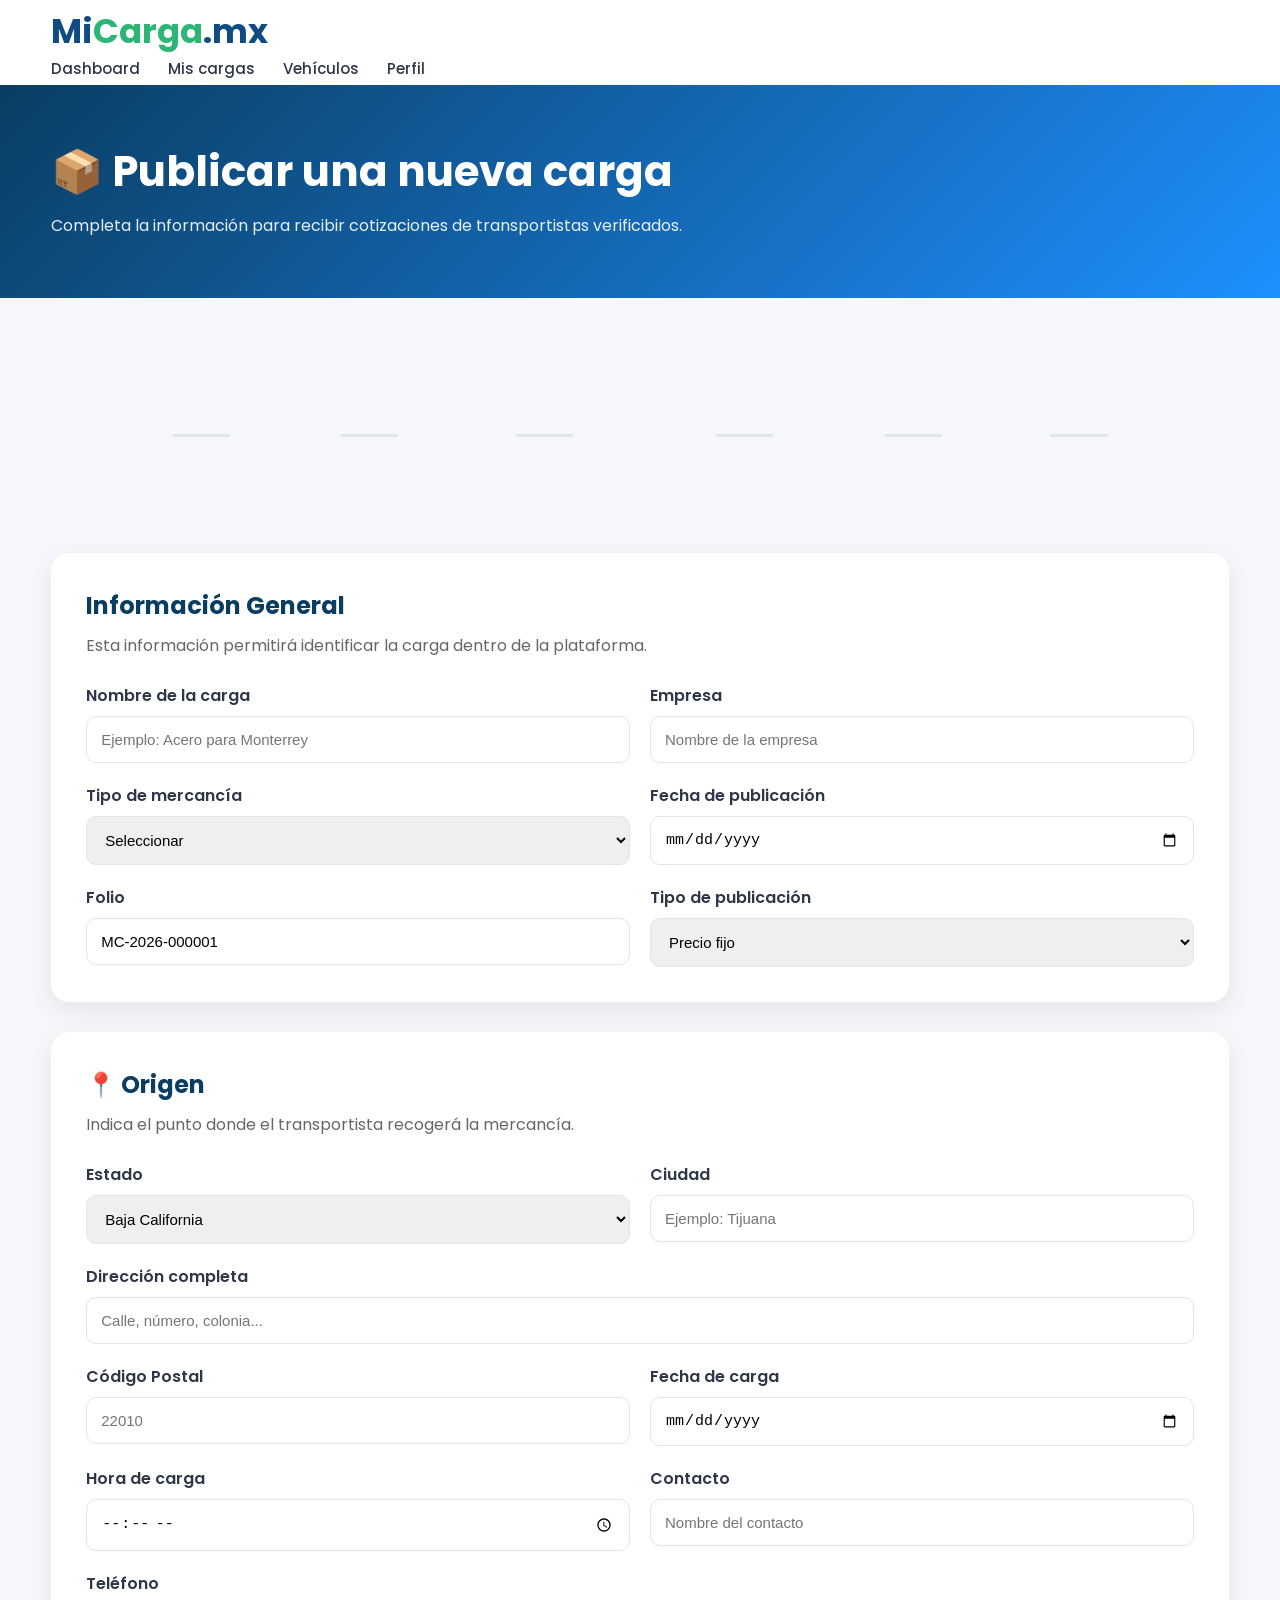
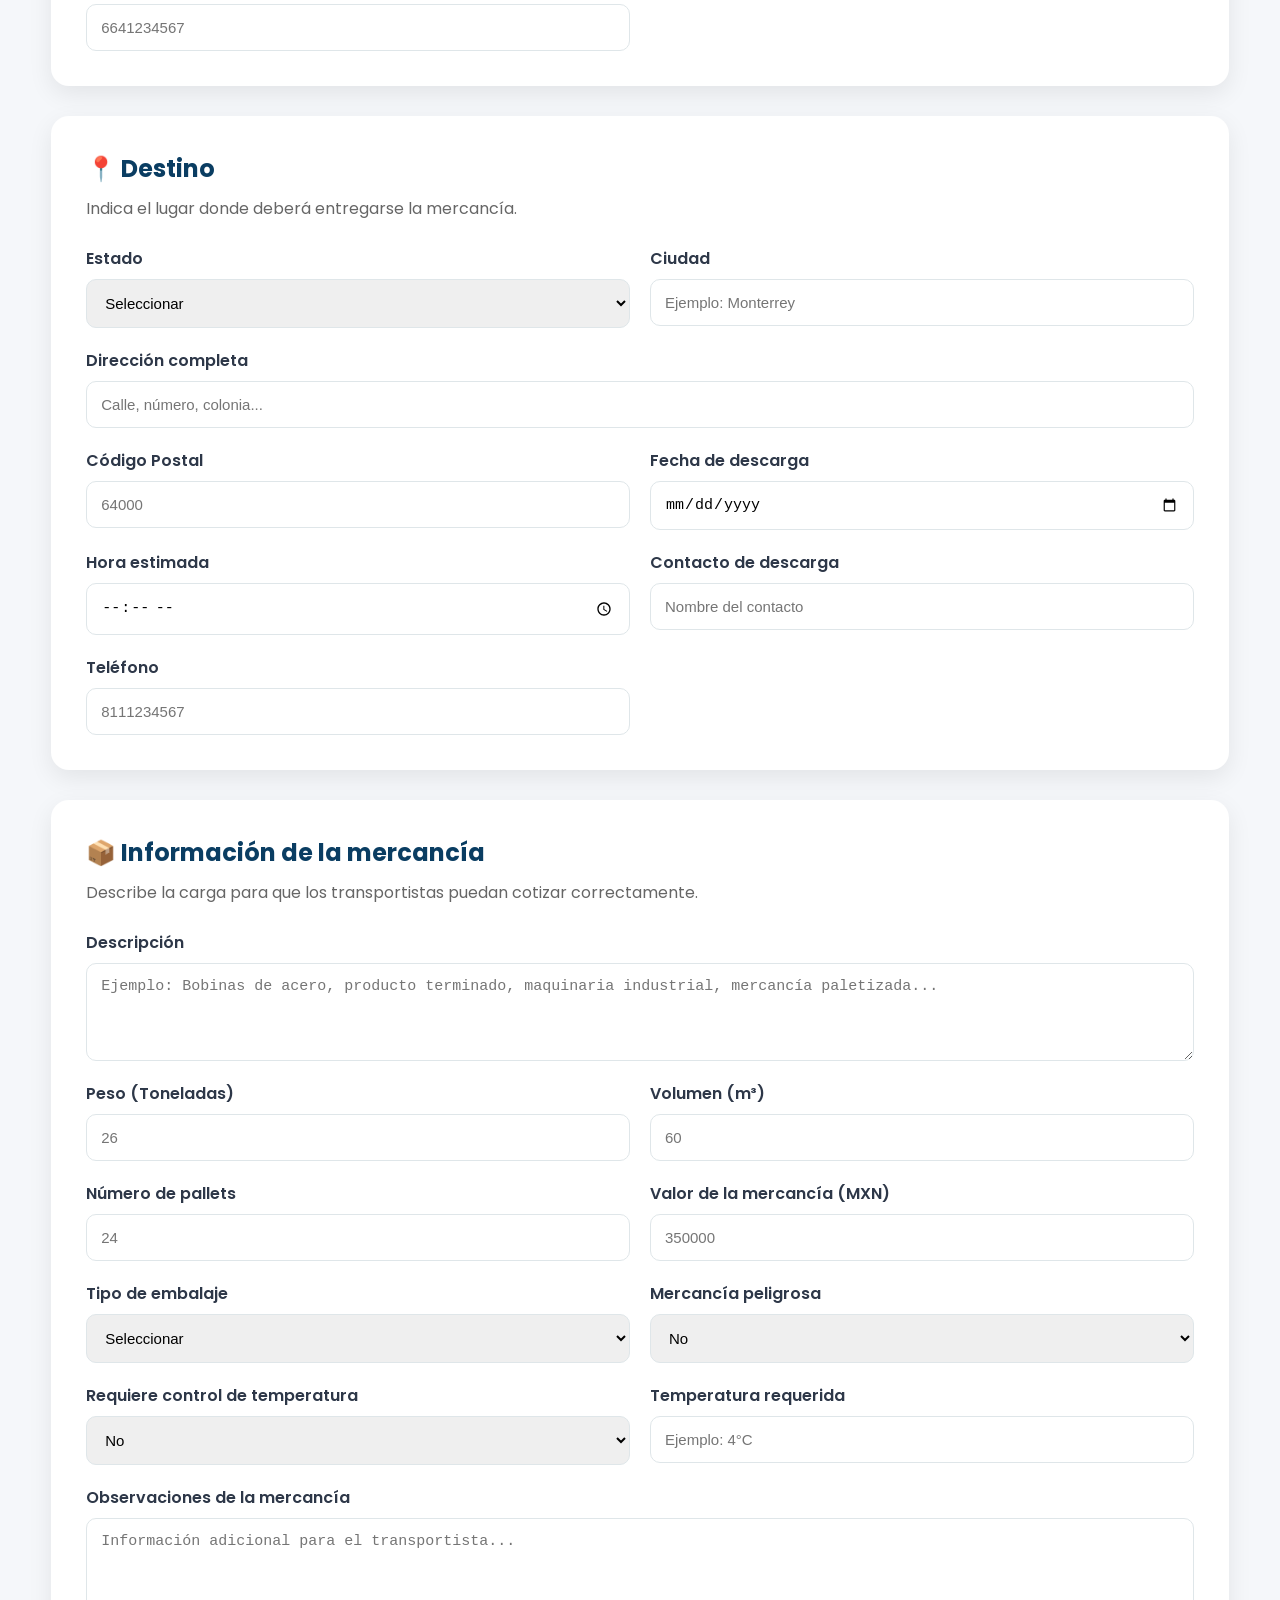
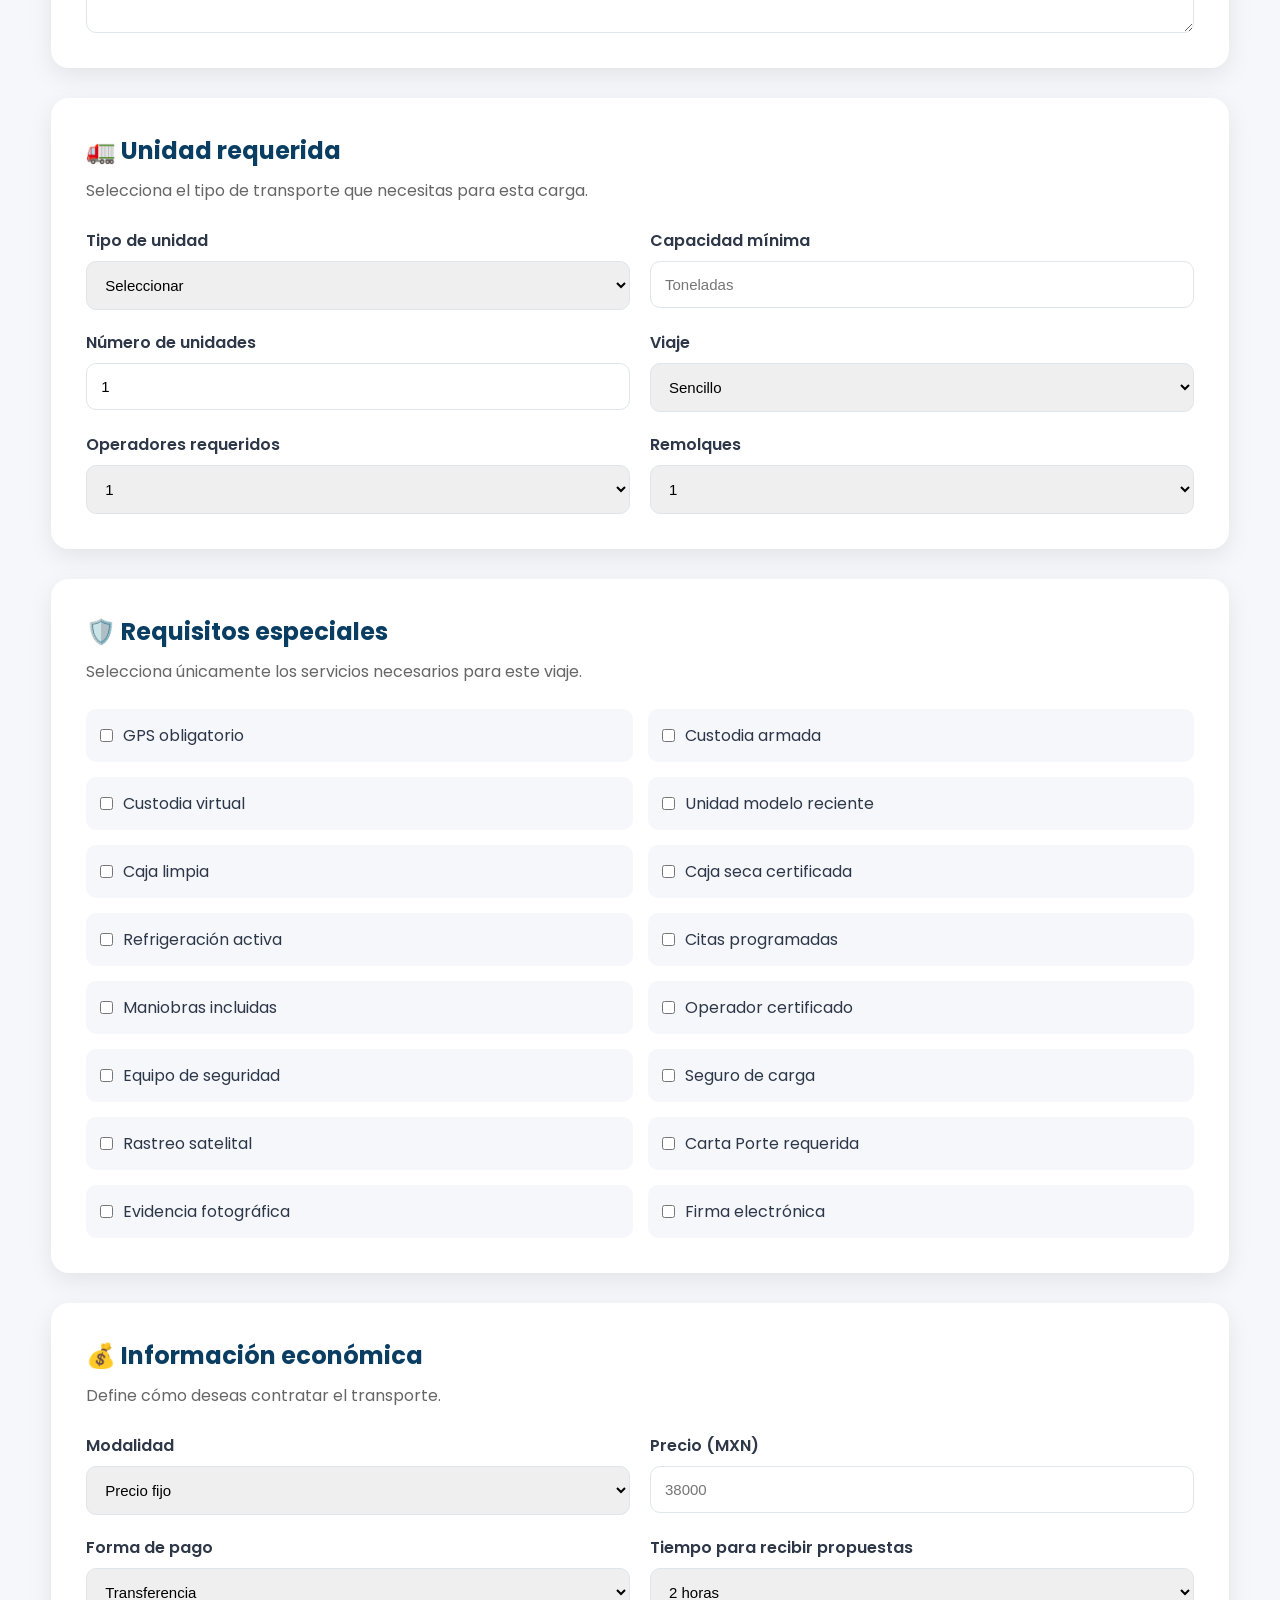
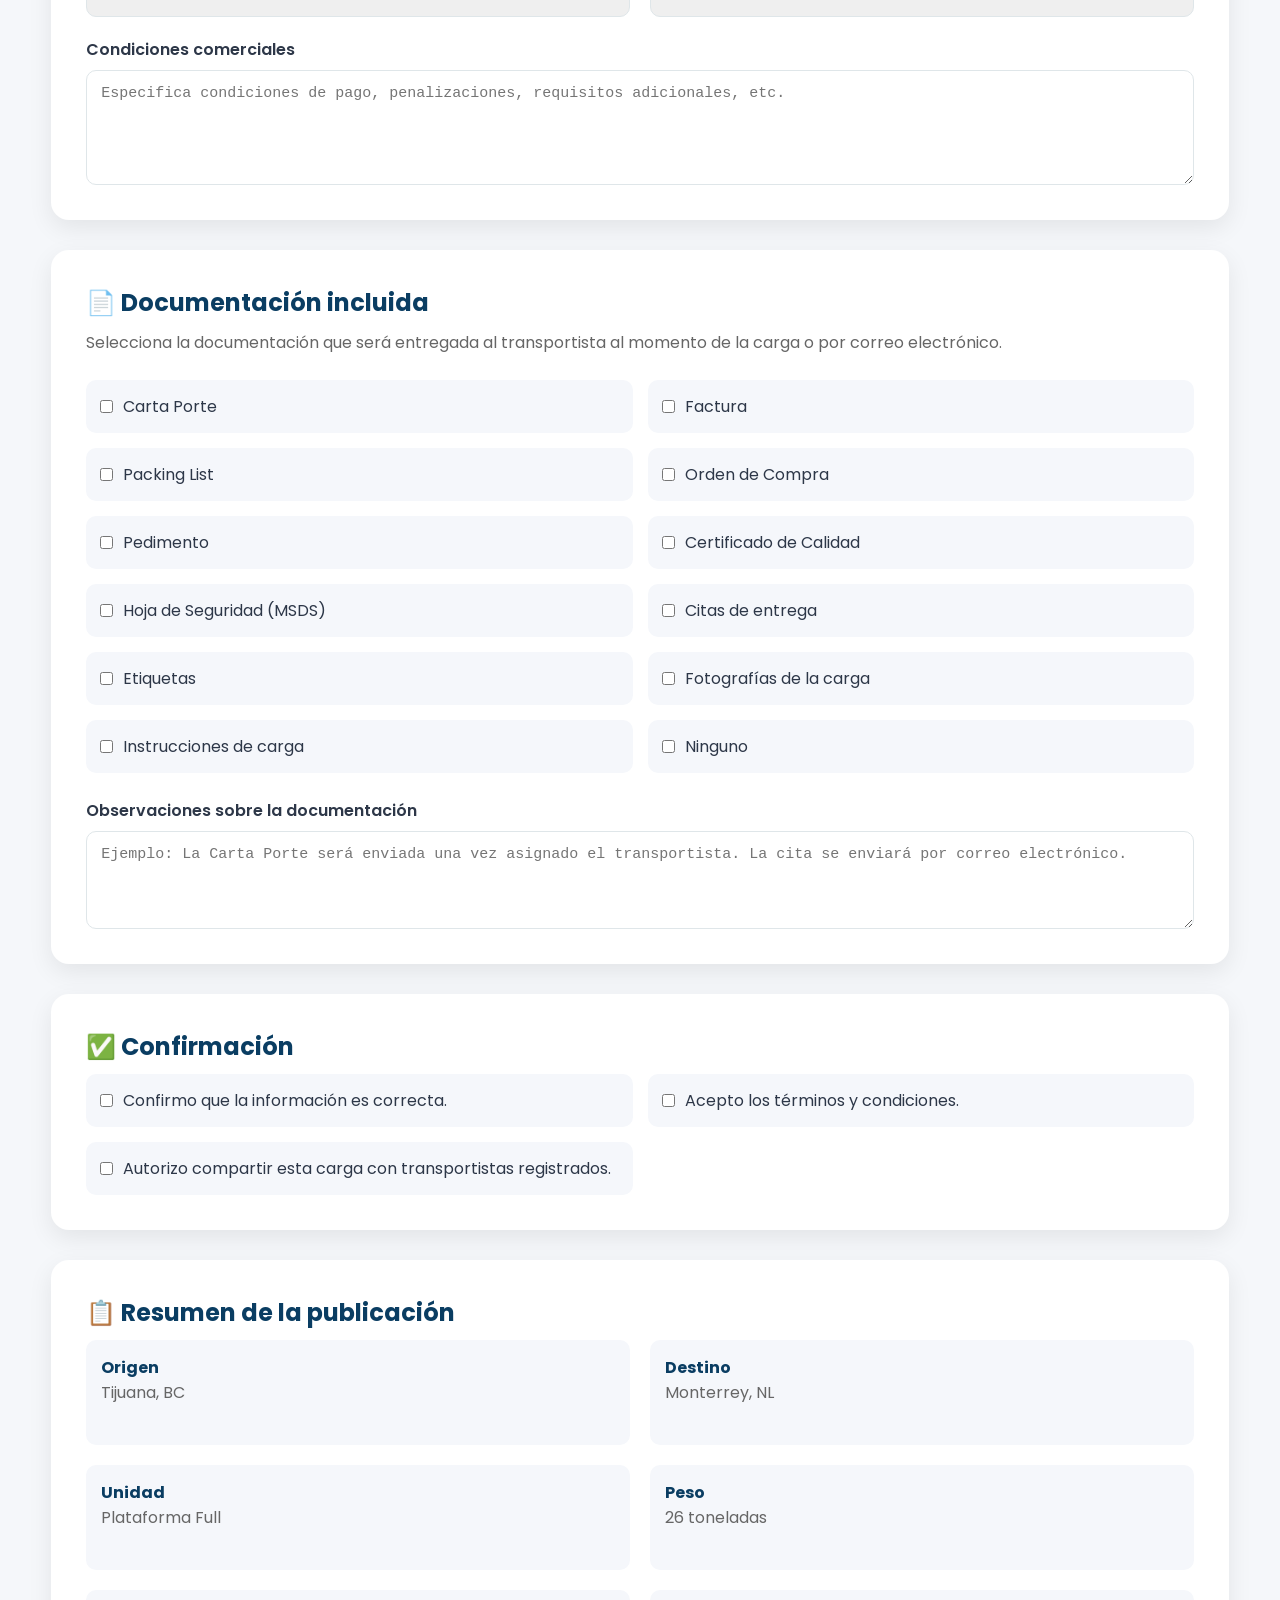
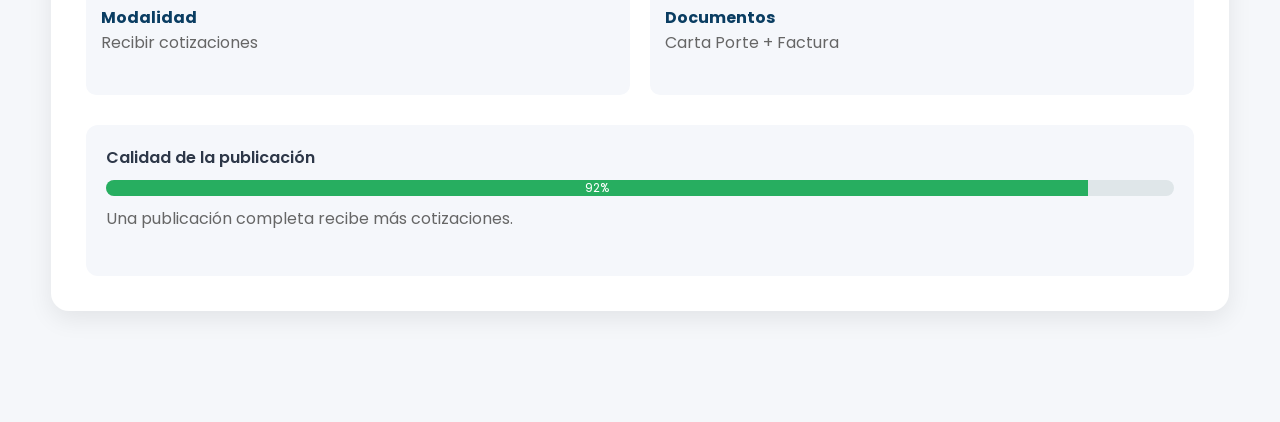
==== publicar-carga.html @ bcf76a65 "Add files via upload" ====
<!DOCTYPE html>
<html lang="es">

<head>

<meta charset="UTF-8">
<meta name="viewport" content="width=device-width, initial-scale=1.0">

<title>Publicar Carga | MiCarga.mx</title>

<link rel="preconnect" href="https://fonts.googleapis.com">

<link rel="preconnect" href="https://fonts.gstatic.com" crossorigin>

<link href="https://fonts.googleapis.com/css2?family=Poppins:wght@300;400;500;600;700&display=swap" rel="stylesheet">

<link rel="stylesheet" href="css/style.css">

</head>

<body>

<!-- ==========================
HEADER
========================== -->

<header>

<div class="container navbar">

<a href="index.html" class="logo">

Mi<span>Carga</span>.mx

</a>

<nav class="desktop">

<a href="dashboard.html">Dashboard</a>

<a href="mis-cargas.html">Mis cargas</a>

<a href="vehiculos.html">Vehículos</a>

<a href="perfil.html">Perfil</a>

</nav>

<div class="mobile-icons">

☰

</div>

</div>

</header>

<!-- ==========================
ENCABEZADO
========================== -->

<section class="page-header">

<div class="container">

<h1>

📦 Publicar una nueva carga

</h1>

<p>

Completa la información para recibir cotizaciones de transportistas verificados.

</p>

</div>

</section>

<!-- ==========================
FORMULARIO
========================== -->

<section class="form-section">

<div class="container">

<div class="wizard">

<div class="step active">

<div class="circle">

1

</div>

<span>General</span>

</div>

<div class="line"></div>

<div class="step">

<div class="circle">

2

</div>

<span>Origen</span>

</div>

<div class="line"></div>

<div class="step">

<div class="circle">

3

</div>

<span>Destino</span>

</div>

<div class="line"></div>

<div class="step">

<div class="circle">

4

</div>

<span>Mercancía</span>

</div>

<div class="line"></div>

<div class="step">

<div class="circle">

5

</div>

<span>Unidad</span>

</div>

<div class="line"></div>

<div class="step">

<div class="circle">

6

</div>

<span>Precio</span>

</div>

<div class="line"></div>

<div class="step">

<div class="circle">

7

</div>

<span>Publicar</span>

</div>

</div>

<!-- ==========================
TARJETA
========================== -->

<div class="form-card">

<h2>

Información General

</h2>

<p>

Esta información permitirá identificar la carga dentro de la plataforma.

</p>

<div class="form-grid">

<div class="input-group">

<label>

Nombre de la carga

</label>

<input
type="text"
placeholder="Ejemplo: Acero para Monterrey">

</div>

<div class="input-group">

<label>

Empresa

</label>

<input
type="text"
placeholder="Nombre de la empresa">

</div>

<div class="input-group">

<label>

Tipo de mercancía

</label>

<select>

<option>Seleccionar</option>

<option>Acero</option>

<option>Alimentos</option>

<option>Electrónicos</option>

<option>Contenedor</option>

<option>Material de construcción</option>

<option>General</option>

<option>Otro</option>

</select>

</div>

<div class="input-group">

<label>

Fecha de publicación

</label>

<input type="date">

</div>

<div class="input-group">

<label>

Folio

</label>

<input
type="text"
value="MC-2026-000001"
readonly>

</div>

<div class="input-group">

<label>

Tipo de publicación

</label>

<select>

<option>Precio fijo</option>

<option>Recibir cotizaciones</option>

<option>Negociable</option>

</select>

</div>

</div>

</div>

<!-- ==========================
ORIGEN
========================== -->

<div class="form-card">

<h2>

📍 Origen

</h2>

<p>

Indica el punto donde el transportista recogerá la mercancía.

</p>

<div class="form-grid">

<div class="input-group">

<label>

Estado

</label>

<select>

<option>Baja California</option>

<option>Sonora</option>

<option>Jalisco</option>

<option>Nuevo León</option>

<option>Ciudad de México</option>

</select>

</div>

<div class="input-group">

<label>

Ciudad

</label>

<input
type="text"
placeholder="Ejemplo: Tijuana">

</div>

<div class="input-group full">

<label>

Dirección completa

</label>

<input
type="text"
placeholder="Calle, número, colonia...">

</div>

<div class="input-group">

<label>

Código Postal

</label>

<input
type="text"
placeholder="22010">

</div>

<div class="input-group">

<label>

Fecha de carga

</label>

<input type="date">

</div>

<div class="input-group">

<label>

Hora de carga

</label>

<input type="time">

</div>

<div class="input-group">

<label>

Contacto

</label>

<input
type="text"
placeholder="Nombre del contacto">

</div>

<div class="input-group">

<label>

Teléfono

</label>

<input
type="tel"
placeholder="6641234567">

</div>

</div>

</div>
<!-- ==========================
DESTINO
========================== -->

<div class="form-card">

<h2>

📍 Destino

</h2>

<p>

Indica el lugar donde deberá entregarse la mercancía.

</p>

<div class="form-grid">

<div class="input-group">

<label>

Estado

</label>

<select>

<option>Seleccionar</option>

<option>Baja California</option>

<option>Sonora</option>

<option>Sinaloa</option>

<option>Jalisco</option>

<option>Nuevo León</option>

<option>Ciudad de México</option>

<option>Estado de México</option>

<option>Querétaro</option>

</select>

</div>

<div class="input-group">

<label>

Ciudad

</label>

<input
type="text"
placeholder="Ejemplo: Monterrey">

</div>

<div class="input-group full">

<label>

Dirección completa

</label>

<input
type="text"
placeholder="Calle, número, colonia...">

</div>

<div class="input-group">

<label>

Código Postal

</label>

<input
type="text"
placeholder="64000">

</div>

<div class="input-group">

<label>

Fecha de descarga

</label>

<input type="date">

</div>

<div class="input-group">

<label>

Hora estimada

</label>

<input type="time">

</div>

<div class="input-group">

<label>

Contacto de descarga

</label>

<input
type="text"
placeholder="Nombre del contacto">

</div>

<div class="input-group">

<label>

Teléfono

</label>

<input
type="tel"
placeholder="8111234567">

</div>

</div>

</div>

<!-- ==========================
MERCANCÍA
========================== -->

<div class="form-card">

<h2>

📦 Información de la mercancía

</h2>

<p>

Describe la carga para que los transportistas puedan cotizar correctamente.

</p>

<div class="form-grid">

<div class="input-group full">

<label>

Descripción

</label>

<textarea
rows="4"
placeholder="Ejemplo: Bobinas de acero, producto terminado, maquinaria industrial, mercancía paletizada..."></textarea>

</div>

<div class="input-group">

<label>

Peso (Toneladas)

</label>

<input
type="number"
placeholder="26">

</div>

<div class="input-group">

<label>

Volumen (m³)

</label>

<input
type="number"
placeholder="60">

</div>

<div class="input-group">

<label>

Número de pallets

</label>

<input
type="number"
placeholder="24">

</div>

<div class="input-group">

<label>

Valor de la mercancía (MXN)

</label>

<input
type="number"
placeholder="350000">

</div>

<div class="input-group">

<label>

Tipo de embalaje

</label>

<select>

<option>Seleccionar</option>

<option>Pallet</option>

<option>Caja</option>

<option>Contenedor</option>

<option>Rollo</option>

<option>Granel</option>

<option>Tarima</option>

<option>Otro</option>

</select>

</div>

<div class="input-group">

<label>

Mercancía peligrosa

</label>

<select>

<option>No</option>

<option>Sí</option>

</select>

</div>

<div class="input-group">

<label>

Requiere control de temperatura

</label>

<select>

<option>No</option>

<option>Sí</option>

</select>

</div>

<div class="input-group">

<label>

Temperatura requerida

</label>

<input
type="text"
placeholder="Ejemplo: 4°C">

</div>

<div class="input-group full">

<label>

Observaciones de la mercancía

</label>

<textarea
rows="5"
placeholder="Información adicional para el transportista..."></textarea>

</div>

</div>

</div>
<!-- ==========================
UNIDAD REQUERIDA
========================== -->

<div class="form-card">

<h2>

🚛 Unidad requerida

</h2>

<p>

Selecciona el tipo de transporte que necesitas para esta carga.

</p>

<div class="form-grid">

<div class="input-group">

<label>Tipo de unidad</label>

<select>

<option>Seleccionar</option>

<option>Plataforma 40'</option>

<option>Caja Seca 53'</option>

<option>Full</option>

<option>Sencillo</option>

<option>Portacontenedor</option>

<option>Refrigerado</option>

<option>Torton</option>

<option>Rabón</option>

<option>Camioneta 3.5T</option>

</select>

</div>

<div class="input-group">

<label>Capacidad mínima</label>

<input
type="number"
placeholder="Toneladas">

</div>

<div class="input-group">

<label>Número de unidades</label>

<input
type="number"
value="1">

</div>

<div class="input-group">

<label>Viaje</label>

<select>

<option>Sencillo</option>

<option>Full</option>

</select>

</div>

<div class="input-group">

<label>Operadores requeridos</label>

<select>

<option>1</option>

<option>2</option>

</select>

</div>

<div class="input-group">

<label>Remolques</label>

<select>

<option>1</option>

<option>2</option>

</select>

</div>

</div>

</div>

<!-- ==========================
REQUISITOS ESPECIALES
========================== -->

<div class="form-card">

<h2>

🛡️ Requisitos especiales

</h2>

<p>

Selecciona únicamente los servicios necesarios para este viaje.

</p>

<div class="checks-grid">

<label><input type="checkbox"> GPS obligatorio</label>

<label><input type="checkbox"> Custodia armada</label>

<label><input type="checkbox"> Custodia virtual</label>

<label><input type="checkbox"> Unidad modelo reciente</label>

<label><input type="checkbox"> Caja limpia</label>

<label><input type="checkbox"> Caja seca certificada</label>

<label><input type="checkbox"> Refrigeración activa</label>

<label><input type="checkbox"> Citas programadas</label>

<label><input type="checkbox"> Maniobras incluidas</label>

<label><input type="checkbox"> Operador certificado</label>

<label><input type="checkbox"> Equipo de seguridad</label>

<label><input type="checkbox"> Seguro de carga</label>

<label><input type="checkbox"> Rastreo satelital</label>

<label><input type="checkbox"> Carta Porte requerida</label>

<label><input type="checkbox"> Evidencia fotográfica</label>

<label><input type="checkbox"> Firma electrónica</label>

</div>

</div>

<!-- ==========================
PRECIO
========================== -->

<div class="form-card">

<h2>

💰 Información económica

</h2>

<p>

Define cómo deseas contratar el transporte.

</p>

<div class="form-grid">

<div class="input-group">

<label>

Modalidad

</label>

<select>

<option>Precio fijo</option>

<option>Recibir cotizaciones</option>

<option>Negociable</option>

</select>

</div>

<div class="input-group">

<label>

Precio (MXN)

</label>

<input
type="number"
placeholder="38000">

</div>

<div class="input-group">

<label>

Forma de pago

</label>

<select>

<option>Transferencia</option>

<option>Crédito 15 días</option>

<option>Crédito 30 días</option>

<option>Contra entrega</option>

<option>Anticipo + saldo</option>

</select>

</div>

<div class="input-group">

<label>

Tiempo para recibir propuestas

</label>

<select>

<option>2 horas</option>

<option>6 horas</option>

<option>12 horas</option>

<option>24 horas</option>

<option>48 horas</option>

</select>

</div>

<div class="input-group full">

<label>

Condiciones comerciales

</label>

<textarea
rows="5"
placeholder="Especifica condiciones de pago, penalizaciones, requisitos adicionales, etc."></textarea>

</div>

</div>

</div>
<div class="form-card">

<h2>

📄 Documentación incluida

</h2>

<p>

Selecciona la documentación que será entregada al transportista al momento de la carga o por correo electrónico.

</p>

<div class="checks-grid">

<label><input type="checkbox"> Carta Porte</label>

<label><input type="checkbox"> Factura</label>

<label><input type="checkbox"> Packing List</label>

<label><input type="checkbox"> Orden de Compra</label>

<label><input type="checkbox"> Pedimento</label>

<label><input type="checkbox"> Certificado de Calidad</label>

<label><input type="checkbox"> Hoja de Seguridad (MSDS)</label>

<label><input type="checkbox"> Citas de entrega</label>

<label><input type="checkbox"> Etiquetas</label>

<label><input type="checkbox"> Fotografías de la carga</label>

<label><input type="checkbox"> Instrucciones de carga</label>

<label><input type="checkbox"> Ninguno</label>

</div>

<div class="input-group full" style="margin-top:25px;">

<label>

Observaciones sobre la documentación

</label>

<textarea rows="4" placeholder="Ejemplo: La Carta Porte será enviada una vez asignado el transportista. La cita se enviará por correo electrónico."></textarea>

</div>

</div>
<!-- ==========================
CONFIRMACIÓN
========================== -->

<div class="form-card">

<h2>

✅ Confirmación

</h2>

<div class="checks-grid">

<label>

<input type="checkbox">

Confirmo que la información es correcta.

</label>

<label>

<input type="checkbox">

Acepto los términos y condiciones.

</label>

<label>

<input type="checkbox">

Autorizo compartir esta carga con transportistas registrados.

</label>

</div>

</div>
<!-- ==========================
RESUMEN
========================== -->

<div class="form-card resumen">

<h2>

📋 Resumen de la publicación

</h2>

<div class="resume-grid">

<div>

<strong>Origen</strong>

<p>Tijuana, BC</p>

</div>

<div>

<strong>Destino</strong>

<p>Monterrey, NL</p>

</div>

<div>

<strong>Unidad</strong>

<p>Plataforma Full</p>

</div>

<div>

<strong>Peso</strong>

<p>26 toneladas</p>

</div>

<div>

<strong>Modalidad</strong>

<p>Recibir cotizaciones</p>

</div>

<div>

<strong>Documentos</strong>

<p>Carta Porte + Factura</p>

</div>

</div>

<div class="progress-box">

<div class="progress-title">

Calidad de la publicación

</div>

<div class="progress">

<div class="progress-fill">

92%

</div>

</div>

<p>

Una publicación completa recibe más cotizaciones.

</p>

</div>

</div>
---- css/style.css ----
/*==================================================
MiCarga.mx
STYLE.CSS
PARTE 1
==================================================*/

/*==============================
RESET
===============================*/

*{
    margin:0;
    padding:0;
    box-sizing:border-box;
}

html{
    scroll-behavior:smooth;
}

body{

    font-family:'Poppins',sans-serif;
    background:#F5F7FA;
    color:#2D3748;
    overflow-x:hidden;

}

img{

    max-width:100%;
    display:block;

}

a{

    text-decoration:none;
    color:inherit;

}

ul{

    list-style:none;

}

button{

    border:none;
    outline:none;
    cursor:pointer;

}

/*==============================
VARIABLES
===============================*/

:root{

--primary:#0F4C81;
--secondary:#2BB673;
--accent:#F39C12;

--white:#FFFFFF;

--gray:#F5F7FA;
--gray2:#E5E7EB;

--text:#2D3748;

--radius:18px;

--shadow:

0 10px 30px rgba(15,76,129,.10);

--transition:.30s;

}

/*==============================
CONTAINER
===============================*/

.container{

width:92%;
max-width:1400px;
margin:auto;

}

/*==============================
HEADER
===============================*/

header{

position:fixed;

top:0;
left:0;

width:100%;

background:white;

height:85px;

display:flex;

align-items:center;

z-index:9999;

transition:.35s;

}

header.scroll{

box-shadow:

0 8px 30px rgba(0,0,0,.10);

}

/*==============================
NAVBAR
===============================*/

.nav{

display:flex;

justify-content:space-between;

align-items:center;

height:85px;

}

/*==============================
LOGO
===============================*/

.logo{

font-size:34px;

font-weight:700;

color:var(--primary);

}

.logo span{

color:var(--secondary);

}

/*==============================
MENU
===============================*/

.desktop{

display:flex;

align-items:center;

gap:28px;

}

.desktop a{

font-size:15px;

font-weight:500;

transition:.25s;

}

.desktop a:hover{

color:var(--primary);

}

/*==============================
BOTONES
===============================*/

.btn-primary{

background:var(--secondary);

color:white;

padding:14px 28px;

border-radius:10px;

font-weight:600;

transition:.3s;

display:inline-flex;

align-items:center;

justify-content:center;

}

.btn-primary:hover{

transform:translateY(-3px);

box-shadow:

0 12px 25px rgba(43,182,115,.30);

}

.btn-secondary{

border:2px solid white;

padding:14px 28px;

border-radius:10px;

font-weight:600;

color:white;

transition:.3s;

display:inline-flex;

align-items:center;

justify-content:center;

}

.btn-secondary:hover{

background:white;

color:var(--primary);

}

.btn-outline{

padding:12px 24px;

border:2px solid var(--primary);

border-radius:10px;

font-weight:600;

color:var(--primary);

transition:.3s;

}

.btn-outline:hover{

background:var(--primary);

color:white;

}

/*==============================
ICONOS MOVIL
===============================*/

.mobile-icons{

display:none;

gap:25px;

font-size:30px;

color:var(--primary);

cursor:pointer;

}

/*==============================
HERO
===============================*/

.hero{

margin-top:85px;

padding:90px 0;

background:

linear-gradient(

135deg,

#0F4C81,

#1877F2

);

color:white;

}

.hero-grid{

display:grid;

grid-template-columns:

1fr 520px;

gap:70px;

align-items:center;

}

.badge{

display:inline-block;

padding:10px 18px;

background:rgba(255,255,255,.15);

border-radius:50px;

margin-bottom:25px;

font-size:14px;

}

.hero h1{

font-size:58px;

font-weight:800;

line-height:1.15;

margin-bottom:25px;

}

.hero p{

font-size:19px;

line-height:1.8;

margin-bottom:35px;

opacity:.95;

}

.hero-buttons{

display:flex;

gap:20px;

flex-wrap:wrap;

margin-bottom:45px;

}

/*==============================
HERO STATS
===============================*/

.hero-stats{

display:flex;

gap:45px;

}

.hero-stats strong{

display:block;

font-size:34px;

margin-bottom:6px;

}

.hero-stats span{

font-size:15px;

opacity:.90;

}

/*==============================
CARD HERO
===============================*/

.hero-card{

background:white;

color:var(--text);

padding:35px;

border-radius:22px;

box-shadow:

0 20px 50px rgba(0,0,0,.20);

}

.card-head{

display:flex;

align-items:center;

gap:10px;

color:var(--secondary);

font-weight:700;

margin-bottom:30px;

}

.ruta{

font-size:28px;

font-weight:700;

color:var(--primary);

display:flex;

justify-content:center;

align-items:center;

gap:18px;

margin-bottom:35px;

}

.datos{

display:grid;

grid-template-columns:

repeat(2,1fr);

gap:20px;

margin-bottom:35px;

}

.datos div{

background:#F7F9FC;

padding:18px;

border-radius:12px;

}

.datos span{

display:block;

font-size:13px;

color:#777;

margin-bottom:6px;

}

.datos strong{

font-size:18px;

color:var(--primary);

}

.full{

width:100%;

}

/*==============================
NUMBERS
===============================*/

.numbers{

padding:70px 0;

background:white;

}

.numbers-grid{

display:grid;

grid-template-columns:

repeat(4,1fr);

gap:30px;

}

.number-card{

background:#F8FAFC;

padding:35px;

border-radius:18px;

text-align:center;

transition:.30s;

box-shadow:

0 8px 25px rgba(0,0,0,.05);

}

.number-card:hover{

transform:translateY(-8px);

box-shadow:

0 20px 35px rgba(15,76,129,.12);

}

.number-card h2{

font-size:48px;

color:var(--primary);

margin-bottom:12px;

}

.number-card p{

color:#666;

font-size:17px;

}
/*==================================================
STYLE.CSS
PARTE 2
SECCIONES
==================================================*/

/*==============================
TÍTULOS DE SECCIÓN
===============================*/

section{

padding:90px 0;

}

.section-title{

text-align:center;

margin-bottom:70px;

}

.section-title span{

display:inline-block;

background:#EAF6FF;

color:var(--primary);

padding:8px 18px;

border-radius:50px;

font-size:14px;

font-weight:600;

margin-bottom:18px;

}

.section-title h2{

font-size:44px;

color:var(--primary);

margin-bottom:18px;

font-weight:700;

}

.section-title p{

max-width:700px;

margin:auto;

font-size:18px;

color:#6B7280;

line-height:1.8;

}

/*==============================
CÓMO FUNCIONA
===============================*/

.how{

background:#F8FAFC;

}

.steps{

display:grid;

grid-template-columns:repeat(4,1fr);

gap:30px;

}

.step{

background:white;

padding:40px 30px;

border-radius:20px;

text-align:center;

transition:.35s;

box-shadow:var(--shadow);

}

.step:hover{

transform:translateY(-10px);

}

.step .icon{

width:90px;

height:90px;

margin:auto;

background:linear-gradient(135deg,var(--primary),#1877F2);

border-radius:50%;

display:flex;

align-items:center;

justify-content:center;

color:white;

font-size:34px;

margin-bottom:25px;

}

.step h3{

margin-bottom:18px;

font-size:24px;

color:var(--primary);

}

.step p{

line-height:1.8;

color:#666;

}

/*==============================
SERVICIOS
===============================*/

.services{

background:white;

}

.services-grid{

display:grid;

grid-template-columns:repeat(3,1fr);

gap:30px;

}

.service{

background:#F8FAFC;

padding:40px;

border-radius:20px;

transition:.35s;

text-align:center;

border:1px solid transparent;

}

.service:hover{

transform:translateY(-8px);

border-color:var(--secondary);

box-shadow:var(--shadow);

}

.service i{

font-size:48px;

color:var(--secondary);

margin-bottom:25px;

}

.service h3{

font-size:24px;

margin-bottom:15px;

color:var(--primary);

}

.service p{

line-height:1.8;

color:#666;

}

/*==============================
BENEFICIOS
===============================*/

.benefits{

background:#F8FAFC;

}

.benefits-grid{

display:grid;

grid-template-columns:1fr 420px;

gap:70px;

align-items:center;

}

.small-title{

display:inline-block;

background:#E8F8F1;

padding:8px 18px;

border-radius:50px;

color:var(--secondary);

font-weight:600;

margin-bottom:20px;

}

.benefits h2{

font-size:42px;

margin-bottom:25px;

color:var(--primary);

}

.benefits p{

font-size:18px;

line-height:1.8;

margin-bottom:35px;

color:#555;

}

.benefit-list{

display:flex;

flex-direction:column;

gap:18px;

}

.benefit-list li{

display:flex;

align-items:center;

gap:12px;

font-size:17px;

}

.benefit-list i{

color:var(--secondary);

font-size:20px;

}

.benefit-card{

display:flex;

flex-direction:column;

gap:30px;

}

.mini-card{

background:white;

padding:35px;

border-radius:20px;

box-shadow:var(--shadow);

}

.mini-card h4{

margin-bottom:15px;

color:#666;

}

.mini-card h1{

font-size:52px;

color:var(--primary);

margin-bottom:10px;

}

.mini-card.blue{

background:linear-gradient(135deg,var(--primary),#1877F2);

color:white;

}

.mini-card.blue h1,

.mini-card.blue h4,

.mini-card.blue p{

color:white;

}

/*==============================
TIPOS DE UNIDADES
===============================*/

.fleet{

background:white;

}

.fleet-grid{

display:grid;

grid-template-columns:repeat(3,1fr);

gap:30px;

}

.fleet-card{

background:#F8FAFC;

padding:40px;

border-radius:20px;

text-align:center;

transition:.35s;

}

.fleet-card:hover{

background:var(--primary);

color:white;

transform:translateY(-10px);

}

.fleet-card:hover h3,

.fleet-card:hover p,

.fleet-card:hover i{

color:white;

}

.fleet-card i{

font-size:52px;

margin-bottom:25px;

color:var(--secondary);

}

.fleet-card h3{

font-size:24px;

margin-bottom:15px;

color:var(--primary);

}

.fleet-card p{

color:#666;

line-height:1.7;

}

/*==============================
EMPRESAS
===============================*/

.companies{

background:#F8FAFC;

}

.company-grid{

display:grid;

grid-template-columns:repeat(4,1fr);

gap:25px;

}

.company-card{

background:white;

padding:35px;

border-radius:18px;

text-align:center;

font-size:22px;

font-weight:600;

color:var(--primary);

transition:.35s;

box-shadow:var(--shadow);

}

.company-card:hover{

background:var(--secondary);

color:white;

transform:translateY(-8px);

}
/*==================================================
STYLE.CSS
PARTE 3
CARGAS - TESTIMONIOS - FAQ - CTA - FOOTER
==================================================*/

/*==============================
CARGAS RECIENTES
===============================*/

.loads{

background:white;

}

.loads-grid{

display:grid;

grid-template-columns:repeat(3,1fr);

gap:30px;

}

.load-card{

background:white;

padding:35px;

border-radius:20px;

box-shadow:var(--shadow);

transition:.35s;

border-top:5px solid var(--secondary);

position:relative;

overflow:hidden;

}

.load-card:hover{

transform:translateY(-10px);

}

.status{

position:absolute;

top:18px;

right:18px;

background:var(--secondary);

color:white;

padding:8px 15px;

border-radius:30px;

font-size:13px;

font-weight:600;

}

.load-card h3{

font-size:26px;

color:var(--primary);

margin-top:20px;

margin-bottom:15px;

}

.load-card p{

color:#666;

margin-bottom:25px;

}

.load-info{

display:flex;

justify-content:space-between;

align-items:center;

margin-bottom:30px;

}

.load-info span{

color:#666;

}

.load-info strong{

font-size:28px;

color:var(--secondary);

}

.load-card a{

display:block;

text-align:center;

background:var(--primary);

color:white;

padding:14px;

border-radius:10px;

font-weight:600;

transition:.3s;

}

.load-card a:hover{

background:var(--secondary);

}

/*==============================
TESTIMONIOS
===============================*/

.testimonials{

background:#F8FAFC;

}

.testimonial-grid{

display:grid;

grid-template-columns:repeat(3,1fr);

gap:30px;

}

.testimonial{

background:white;

padding:40px;

border-radius:20px;

box-shadow:var(--shadow);

position:relative;

transition:.35s;

}

.testimonial:hover{

transform:translateY(-8px);

}

.testimonial::before{

content:"★★★★★";

display:block;

color:#F39C12;

font-size:20px;

margin-bottom:20px;

letter-spacing:3px;

}

.testimonial p{

line-height:1.8;

color:#555;

margin-bottom:25px;

font-style:italic;

}

.testimonial h4{

color:var(--primary);

}

/*==============================
FAQ
===============================*/

.faq{

background:white;

}

.faq-grid{

display:grid;

grid-template-columns:repeat(2,1fr);

gap:30px;

}

.faq-item{

background:#F8FAFC;

padding:35px;

border-radius:18px;

transition:.35s;

}

.faq-item:hover{

background:white;

box-shadow:var(--shadow);

}

.faq-item h3{

margin-bottom:15px;

color:var(--primary);

font-size:22px;

}

.faq-item p{

line-height:1.8;

color:#666;

}

/*==============================
CTA
===============================*/

.final-cta{

background:linear-gradient(135deg,var(--primary),#1877F2);

text-align:center;

color:white;

}

.final-cta h2{

font-size:52px;

margin-bottom:20px;

}

.final-cta p{

font-size:20px;

margin-bottom:40px;

opacity:.95;

}

/*==============================
FOOTER
===============================*/

footer{

background:#0B1F33;

color:white;

padding:80px 0 40px;

}

.footer-grid{

display:grid;

grid-template-columns:2fr 1fr 1fr 1fr 1.5fr;

gap:40px;

margin-bottom:50px;

}

.footer-grid h2{

font-size:34px;

margin-bottom:20px;

}

.footer-grid h2 span{

color:var(--secondary);

}

.footer-grid h3{

margin-bottom:18px;

font-size:20px;

}

.footer-grid p{

line-height:1.8;

color:#D1D5DB;

}

.footer-grid li{

margin-bottom:14px;

color:#D1D5DB;

transition:.25s;

cursor:pointer;

}

.footer-grid li:hover{

color:white;

padding-left:6px;

}

footer hr{

border:none;

height:1px;

background:rgba(255,255,255,.15);

margin-bottom:30px;

}

.footer-copy{

text-align:center;

color:#BFC6CE;

font-size:15px;

}

/*==============================
BOTON SUBIR
===============================*/

#btnTop{

position:fixed;

right:30px;

bottom:30px;

width:55px;

height:55px;

border-radius:50%;

background:var(--secondary);

color:white;

font-size:22px;

display:flex;

align-items:center;

justify-content:center;

cursor:pointer;

opacity:0;

visibility:hidden;

transition:.35s;

box-shadow:0 10px 25px rgba(0,0,0,.25);

z-index:999;

}

#btnTop.show{

opacity:1;

visibility:visible;

}

#btnTop:hover{

transform:translateY(-6px);

background:var(--primary);

}

/*==============================
ANIMACIONES
===============================*/

.step,
.service,
.fleet-card,
.company-card,
.load-card,
.testimonial,
.faq-item,
.number-card{

opacity:0;

transform:translateY(40px);

transition:.8s;

}

.visible{

opacity:1 !important;

transform:translateY(0) !important;

}
/*==================================================
STYLE.CSS
PARTE 4
RESPONSIVE + MENÚ MÓVIL
==================================================*/

/*==============================
OVERLAY
===============================*/

.overlay{

position:fixed;

top:0;
left:0;

width:100%;
height:100%;

background:rgba(0,0,0,.55);

opacity:0;
visibility:hidden;

transition:.35s;

z-index:9998;

}

.overlay.active{

opacity:1;

visibility:visible;

}

/*==============================
SIDEBAR
===============================*/

.sidebar{

position:fixed;

top:0;
left:-340px;

width:320px;

height:100vh;

background:white;

z-index:9999;

transition:.35s;

overflow-y:auto;

box-shadow:15px 0 40px rgba(0,0,0,.15);

padding:30px;

}

.sidebar.active{

left:0;

}

.sidebar-header{

display:flex;

justify-content:space-between;

align-items:center;

margin-bottom:40px;

}

.sidebar-header h2{

font-size:30px;

color:var(--primary);

}

.sidebar-header span{

color:var(--secondary);

}

.sidebar-header i{

font-size:28px;

cursor:pointer;

color:#666;

}

.perfil{

text-align:center;

margin-bottom:40px;

}

.avatar{

font-size:80px;

color:var(--primary);

margin-bottom:15px;

}

.perfil h3{

margin-bottom:10px;

}

.perfil p{

color:#666;

font-size:15px;

line-height:1.6;

}

.sidebar a{

display:flex;

align-items:center;

gap:15px;

padding:16px 20px;

border-radius:12px;

margin-bottom:10px;

font-weight:500;

transition:.3s;

}

.sidebar a:hover{

background:#EEF6FF;

color:var(--primary);

}

.sidebar a i{

width:25px;

text-align:center;

}

/*==============================
TABLETS
===============================*/

@media(max-width:1200px){

.hero-grid{

grid-template-columns:1fr;

gap:60px;

text-align:center;

}

.hero-card{

max-width:600px;

margin:auto;

}

.benefits-grid{

grid-template-columns:1fr;

}

.footer-grid{

grid-template-columns:repeat(2,1fr);

}

}

/*==============================
TABLET
===============================*/

@media(max-width:992px){

.desktop{

display:none;

}

.mobile-icons{

display:flex;

}

.hero h1{

font-size:46px;

}

.steps{

grid-template-columns:repeat(2,1fr);

}

.services-grid{

grid-template-columns:repeat(2,1fr);

}

.fleet-grid{

grid-template-columns:repeat(2,1fr);

}

.company-grid{

grid-template-columns:repeat(2,1fr);

}

.loads-grid{

grid-template-columns:1fr;

}

.testimonial-grid{

grid-template-columns:1fr;

}

.faq-grid{

grid-template-columns:1fr;

}

.numbers-grid{

grid-template-columns:repeat(2,1fr);

}

}

/*==============================
CELULARES
===============================*/

@media(max-width:768px){

.hero{

padding:70px 0;

}

.hero h1{

font-size:36px;

}

.hero p{

font-size:17px;

}

.hero-buttons{

flex-direction:column;

}

.hero-buttons a{

width:100%;

justify-content:center;

}

.hero-stats{

flex-direction:column;

gap:20px;

}

.section-title h2{

font-size:34px;

}

.section-title p{

font-size:16px;

}

.steps{

grid-template-columns:1fr;

}

.services-grid{

grid-template-columns:1fr;

}

.fleet-grid{

grid-template-columns:1fr;

}

.company-grid{

grid-template-columns:1fr;

}

.footer-grid{

grid-template-columns:1fr;

text-align:center;

}

.footer-grid ul{

padding:0;

}

.benefits h2{

font-size:34px;

}

.final-cta h2{

font-size:38px;

}

.number-card h2{

font-size:40px;

}

}

/*==============================
CELULARES PEQUEÑOS
===============================*/

@media(max-width:480px){

.container{

width:94%;

}

.logo{

font-size:28px;

}

.hero{

margin-top:80px;

}

.hero-card{

padding:25px;

}

.ruta{

font-size:22px;

flex-direction:column;

gap:8px;

}

.datos{

grid-template-columns:1fr;

}

.section-title{

margin-bottom:45px;

}

.section-title h2{

font-size:30px;

}

.step,
.service,
.load-card,
.testimonial,
.faq-item{

padding:28px;

}

.sidebar{

width:290px;

}

#btnTop{

right:20px;

bottom:20px;

width:48px;

height:48px;

font-size:18px;

}

}
/* ====================================
PUBLICAR CARGA
==================================== */

.page-header{
    margin-top:80px;
    padding:60px 0;
    background:linear-gradient(135deg,#0a3d62,#1e90ff);
    color:white;
}

.page-header h1{
    font-size:42px;
    margin-bottom:10px;
}

.page-header p{
    opacity:.9;
}

/* ====================================
FORMULARIO
==================================== */

.form-section{
    padding:60px 0;
}

.form-card{
    background:white;
    border-radius:18px;
    padding:35px;
    margin-bottom:30px;
    box-shadow:0 8px 25px rgba(0,0,0,.08);
}

.form-card h2{
    color:#0a3d62;
    margin-bottom:10px;
}

.form-card p{
    color:#666;
    margin-bottom:25px;
}

.form-grid{
    display:grid;
    grid-template-columns:repeat(2,1fr);
    gap:20px;
}

.input-group{
    display:flex;
    flex-direction:column;
}

.input-group label{
    margin-bottom:8px;
    font-weight:600;
}

.input-group input,
.input-group select,
.input-group textarea{
    padding:14px;
    border:1px solid #dfe6e9;
    border-radius:10px;
    font-size:15px;
}

.input-group textarea{
    resize:vertical;
}

.full{
    grid-column:1/-1;
}

/* ====================================
CHECKBOXS
==================================== */

.checks-grid{
    display:grid;
    grid-template-columns:repeat(2,1fr);
    gap:15px;
}

.checks-grid label{
    display:flex;
    align-items:center;
    gap:10px;
    background:#f5f7fb;
    padding:14px;
    border-radius:10px;
    cursor:pointer;
}

/* ====================================
WIZARD
==================================== */

.wizard{
    display:flex;
    align-items:center;
    overflow-x:auto;
    margin-bottom:40px;
}

.step{
    display:flex;
    flex-direction:column;
    align-items:center;
    min-width:80px;
}

.circle{
    width:42px;
    height:42px;
    border-radius:50%;
    background:#dfe6e9;
    display:flex;
    align-items:center;
    justify-content:center;
    font-weight:700;
    margin-bottom:8px;
}

.step.active .circle{
    background:#27ae60;
    color:white;
}

.line{
    width:60px;
    height:3px;
    background:#dfe6e9;
}

/* ====================================
RESUMEN
==================================== */

.resume-grid{
    display:grid;
    grid-template-columns:repeat(2,1fr);
    gap:20px;
    margin-bottom:30px;
}

.resume-grid div{
    background:#f5f7fb;
    padding:15px;
    border-radius:10px;
}

.resume-grid strong{
    color:#0a3d62;
}

.progress-box{
    background:#f5f7fb;
    padding:20px;
    border-radius:12px;
}

.progress-title{
    font-weight:600;
    margin-bottom:10px;
}

.progress{
    width:100%;
    height:16px;
    border-radius:50px;
    overflow:hidden;
    background:#dfe6e9;
    margin-bottom:10px;
}

.progress-fill{
    width:92%;
    height:100%;
    background:#27ae60;
    color:white;
    font-size:12px;
    display:flex;
    align-items:center;
    justify-content:center;
}

/* ====================================
BOTONES
==================================== */

.form-actions{
    display:flex;
    justify-content:flex-end;
    gap:20px;
    margin-top:40px;
}

.btn-primary{
    background:#27ae60;
    color:white;
    border:none;
    padding:15px 28px;
    border-radius:10px;
    font-weight:600;
    cursor:pointer;
}

.btn-secondary{
    background:white;
    border:2px solid #0a3d62;
    color:#0a3d62;
    padding:15px 28px;
    border-radius:10px;
    font-weight:600;
    cursor:pointer;
}

/* ====================================
RESPONSIVE
==================================== */

@media(max-width:900px){

.form-grid{
    grid-template-columns:1fr;
}

.checks-grid{
    grid-template-columns:1fr;
}

.resume-grid{
    grid-template-columns:1fr;
}

.form-actions{
    flex-direction:column;
}

.form-actions button{
    width:100%;
}

}
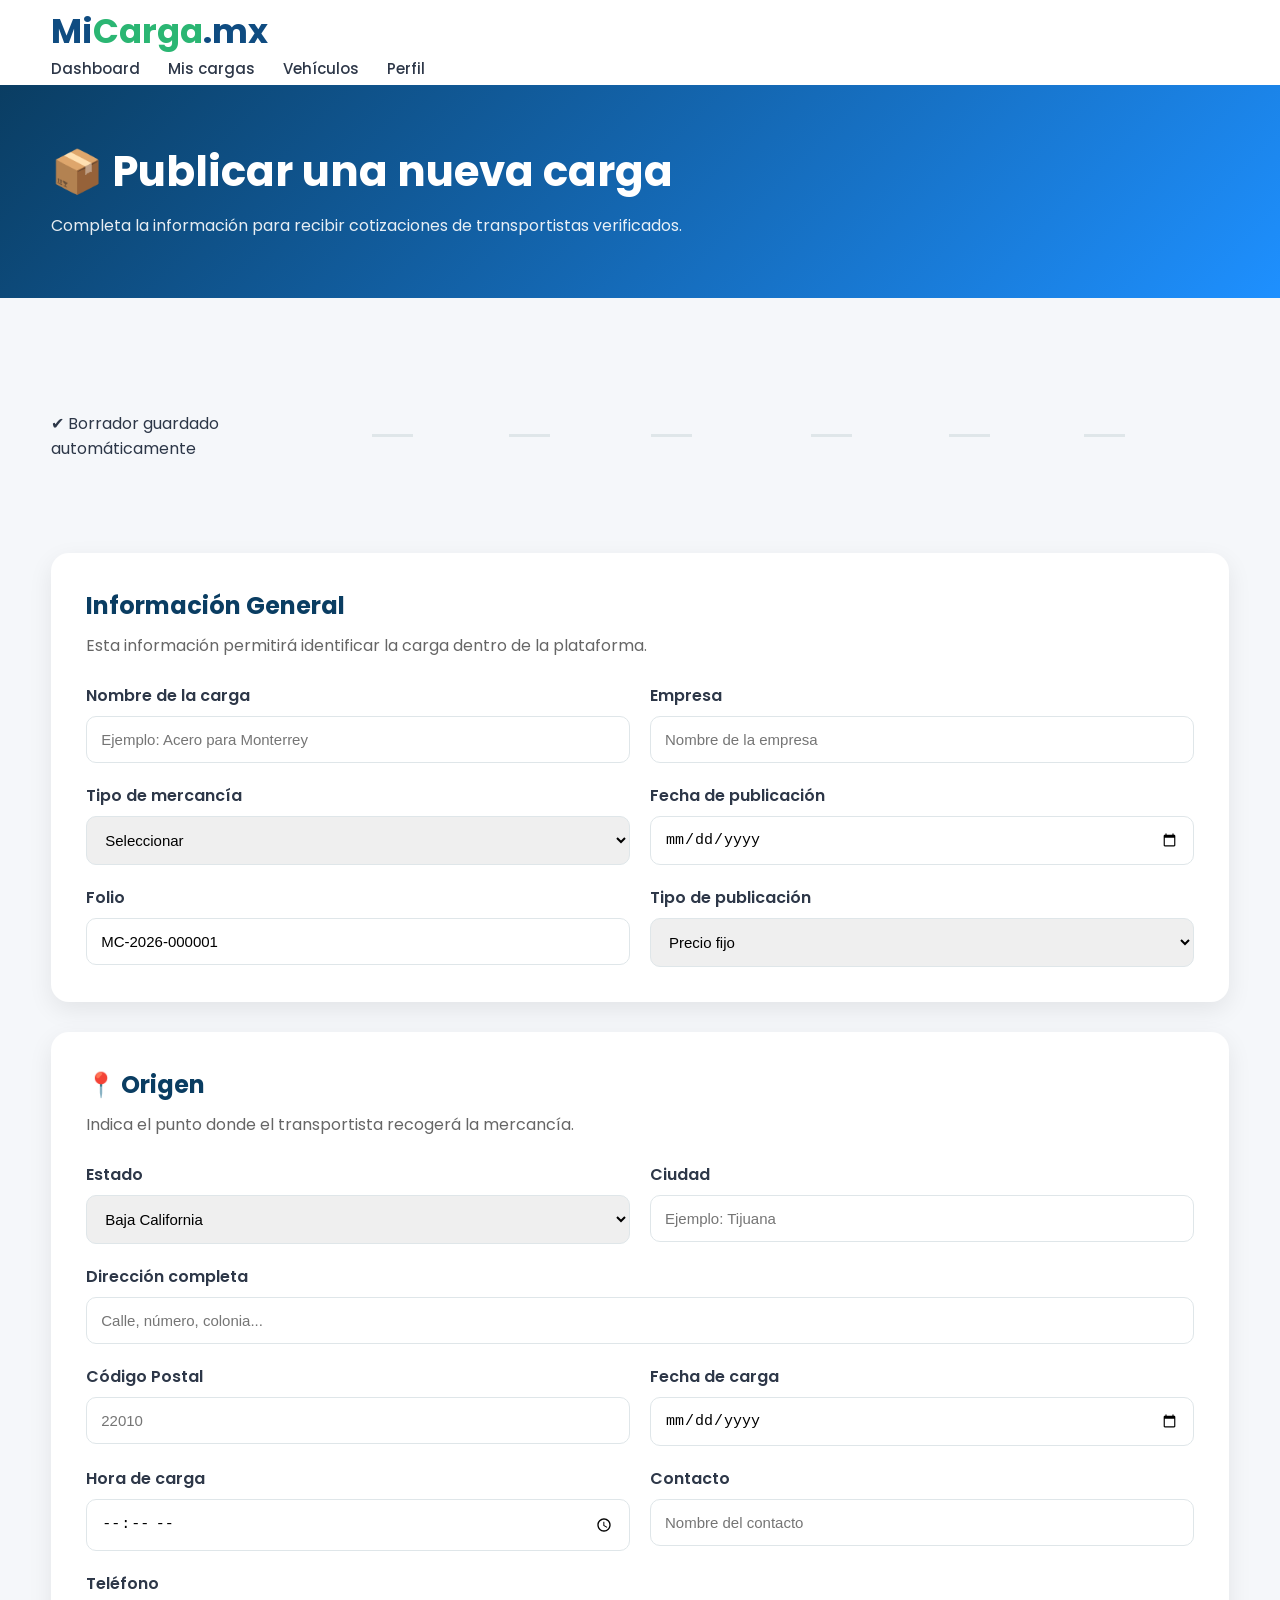
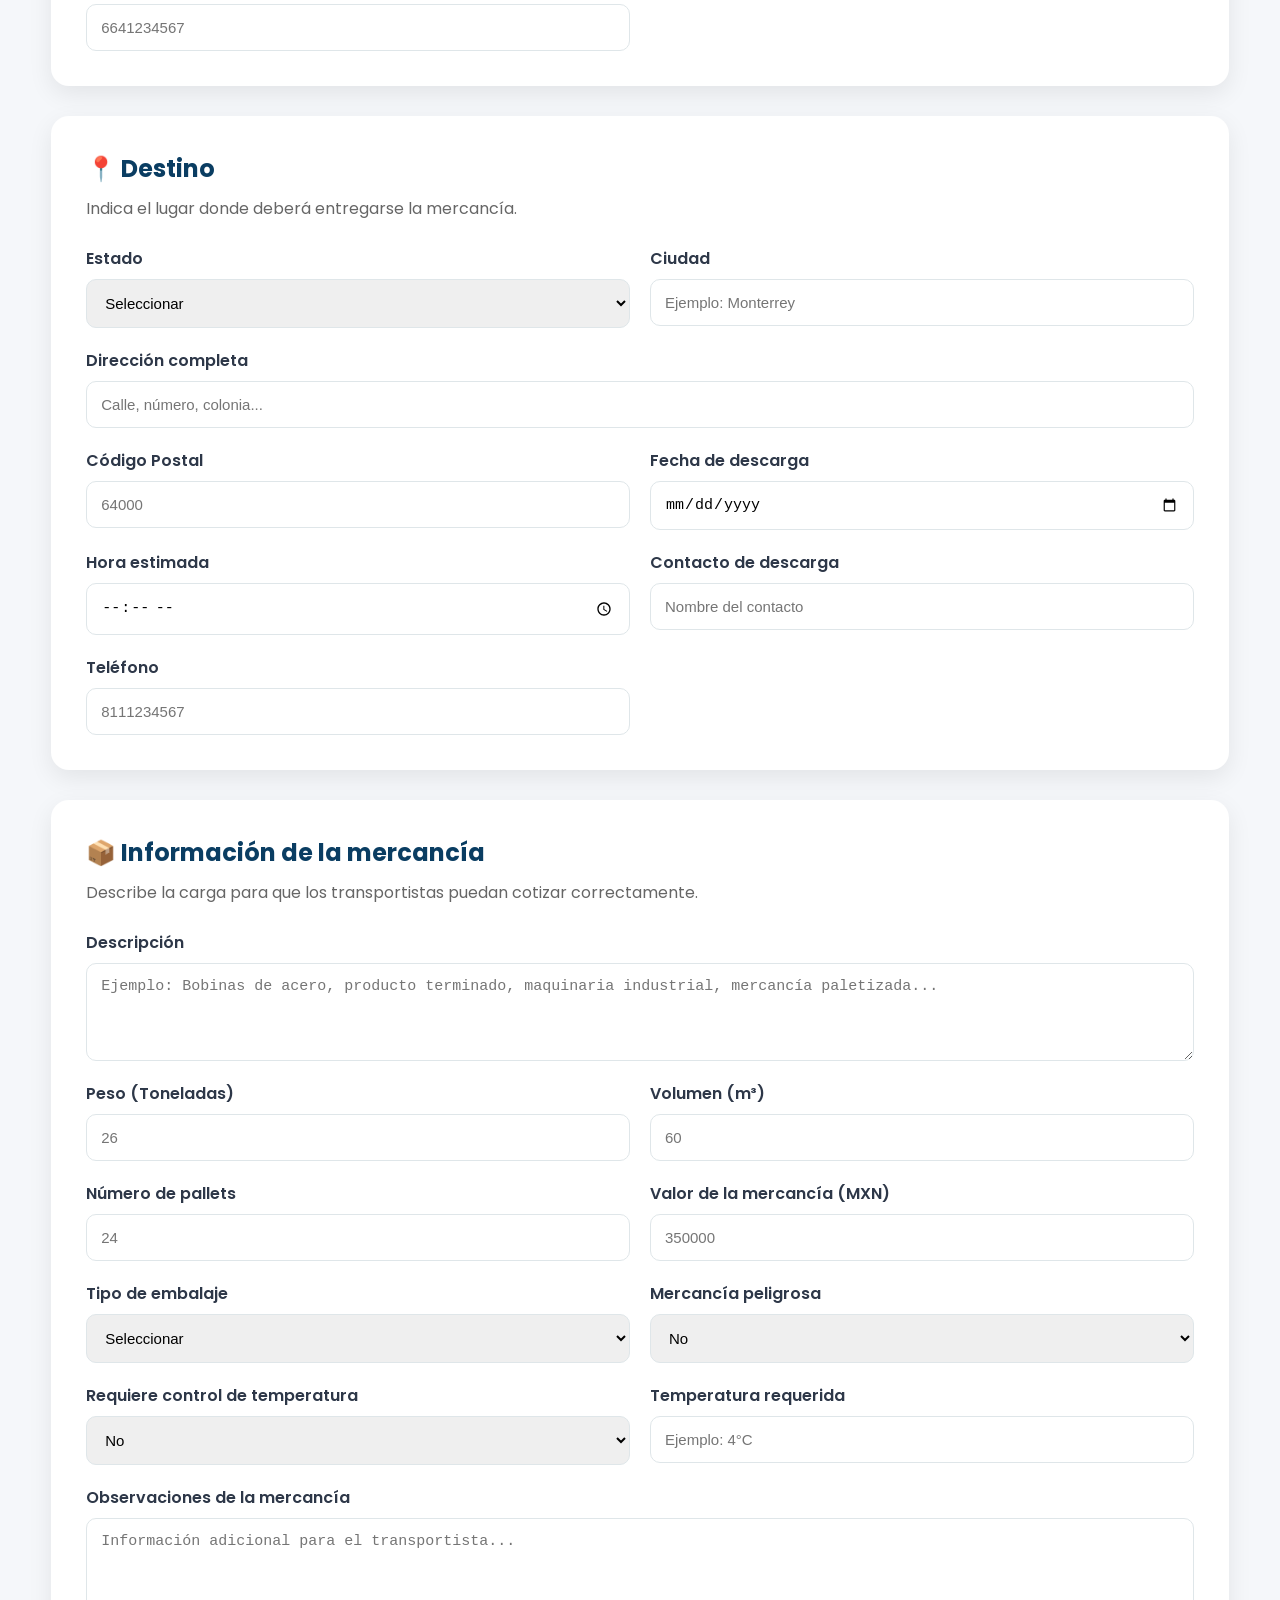
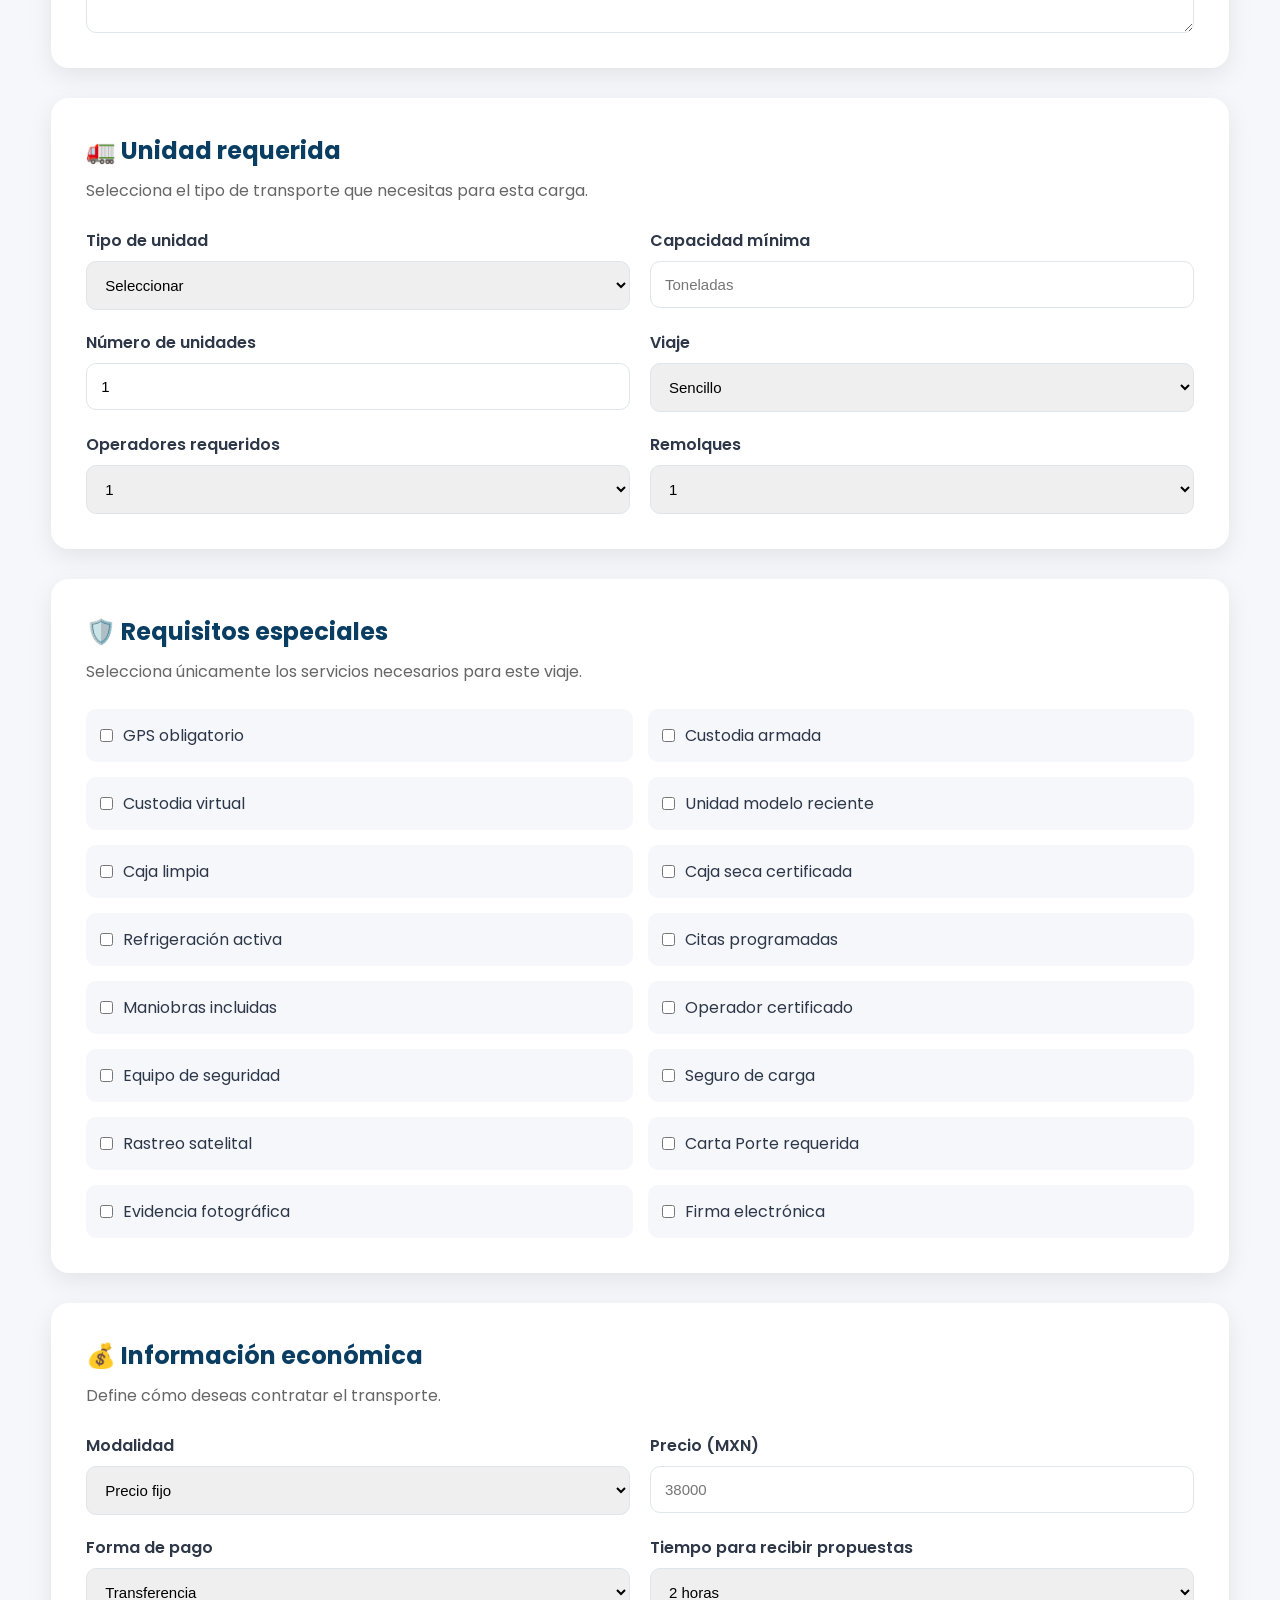
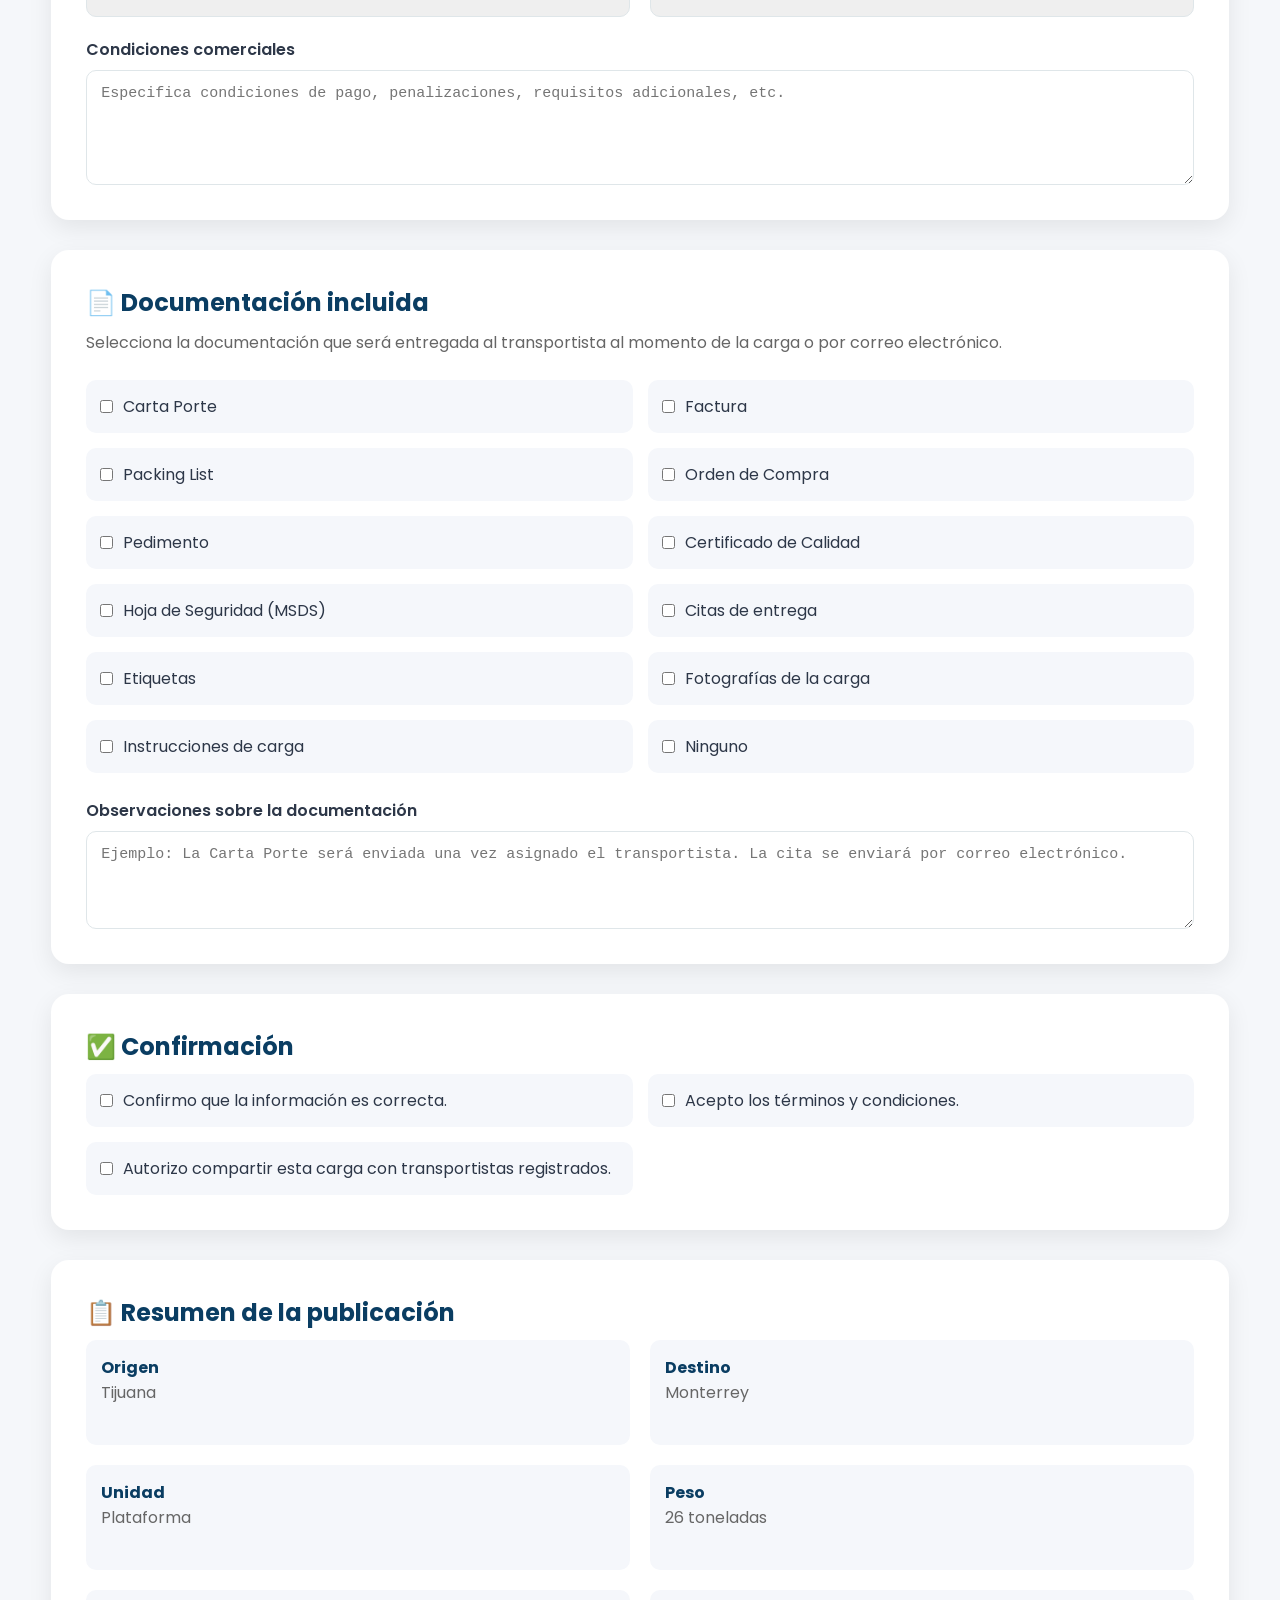
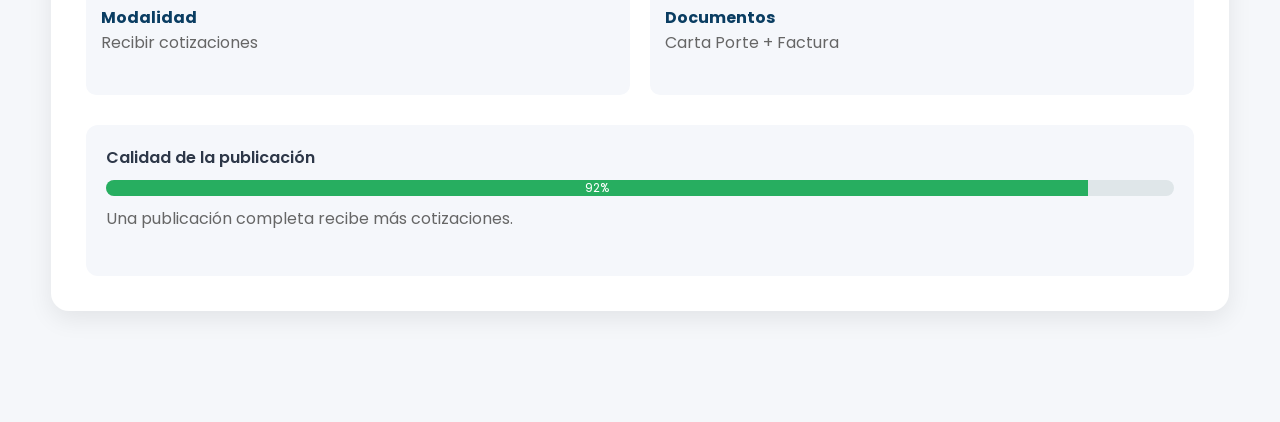
==== commit 0ad9ddae: "Update publicar-carga.html" ====
--- a/publicar-carga.html
+++ b/publicar-carga.html
@@ -89,6 +89,11 @@
 <div class="container">
 
 <div class="wizard">
+<div id="guardado" class="guardado">
+
+✔ Borrador guardado automáticamente
+
+</div>
 
 <div class="step active">
 
@@ -1200,7 +1205,11 @@
 
 <strong>Origen</strong>
 
-<p>Tijuana, BC</p>
+<p id="rOrigen">
+
+Tijuana
+
+</p>
 
 </div>
 
@@ -1208,7 +1217,11 @@
 
 <strong>Destino</strong>
 
-<p>Monterrey, NL</p>
+<p id="rDestino">
+
+Monterrey
+
+</p>
 
 </div>
 
@@ -1216,7 +1229,11 @@
 
 <strong>Unidad</strong>
 
-<p>Plataforma Full</p>
+<p id="rUnidad">
+
+Plataforma
+
+</p>
 
 </div>
 
@@ -1224,7 +1241,11 @@
 
 <strong>Peso</strong>
 
-<p>26 toneladas</p>
+<p id="rPeso">
+
+26 toneladas
+
+</p>
 
 </div>
 
